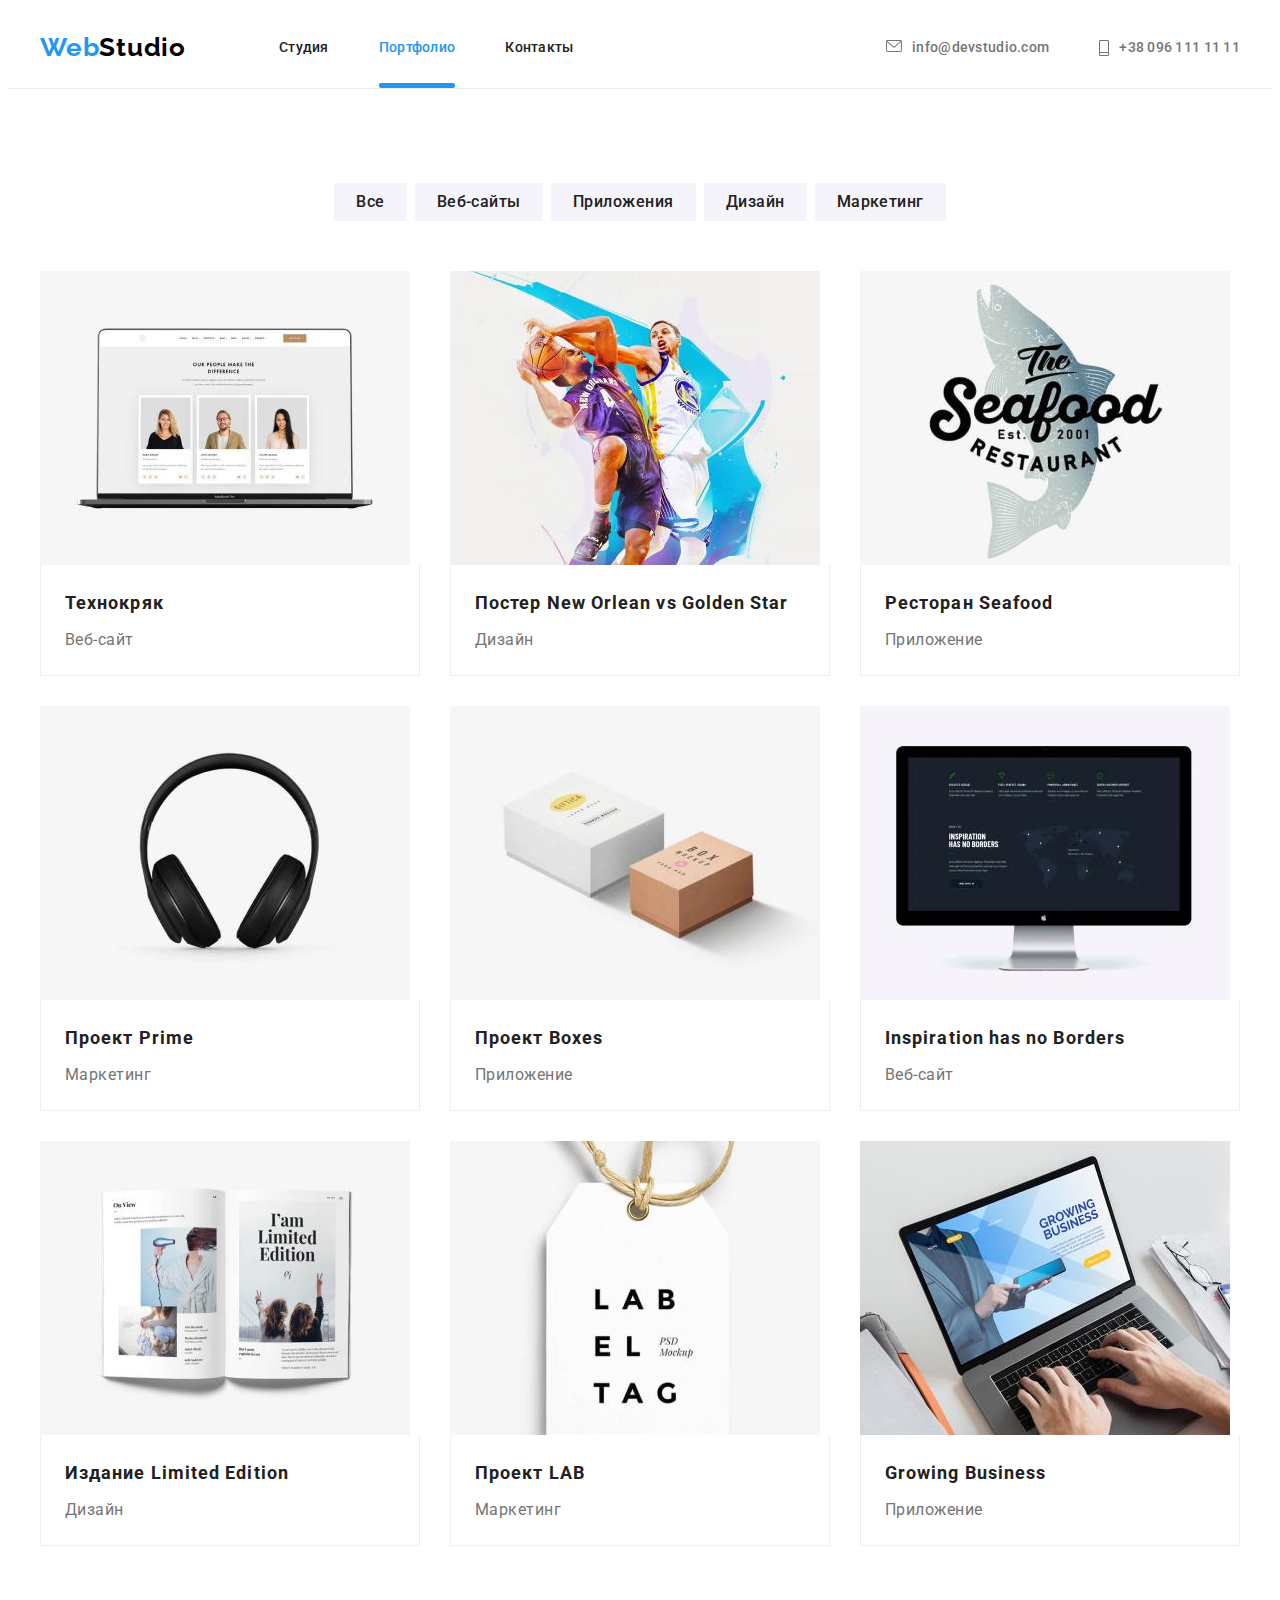
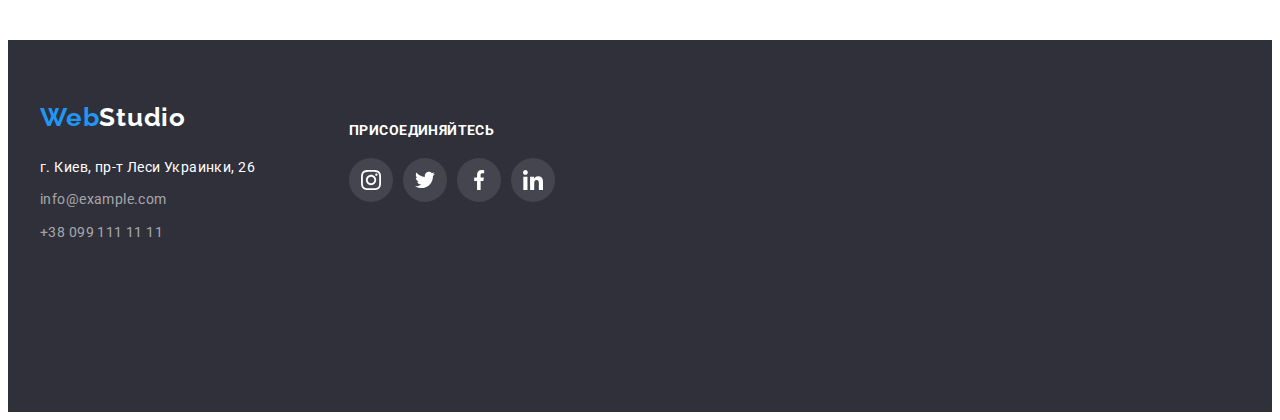
==== portfolio.html @ 465dc486 "Create portfolio.html" ====
<!DOCTYPE html>
<html lang="ru">
<head>
    <meta charset="UTF-8">
    <meta http-equiv="X-UA-Compatible" content="IE=edge">
    <meta name="viewport" content="width=device-width, initial-scale=1.0">
    <title>Document</title>
    <link rel="preconnect" href="https://fonts.googleapis.com">
    <link rel="preconnect" href="https://fonts.gstatic.com" crossorigin>
    <link href="https://fonts.googleapis.com/css2?family=Raleway:wght@700&family=Roboto:wght@400;500;700;900&display=swap"
        rel="stylesheet">
    <link rel="stylesheet" href="https://cdnjs.cloudflare.com/ajax/libs/modern-normalize/1.1.0/modern-normalize.min.css"
        integrity="sha512-wpPYUAdjBVSE4KJnH1VR1HeZfpl1ub8YT/NKx4PuQ5NmX2tKuGu6U/JRp5y+Y8XG2tV+wKQpNHVUX03MfMFn9Q=="
        crossorigin="anonymous" referrerpolicy="no-referrer" />
    <link rel="stylesheet" href="./css/reset.css">    
    <link rel="stylesheet" href="./css/styles.css" />
    </head>
        <body>
        <!--Верхня лінія-->
        <header>
            <div class="container header-conteiner">
            <a href="" class="logo">Web<span class="head">Studio</span></a>
    
            <nav>
                <ul class="menu-nav">
                    <li class="list"><a href="./index.html" class="site-nav">Студия</a></li>
                    <li class="list"><a href="./portfolio.html" class="site-nav current">Портфолио</a></li>
                    <li class="list"><a href="" class="site-nav">Контакты</a></li>
                </ul>
    
            </nav>
    
    
            <ul class="auth-header">
                <li class="list">
                    <a href="" class="link-mail">
                        <svg class="header-mail-icon" width="16" height="12">
                            <use href="./images/icon.svg#icon-envelope">
                            </use>
                        </svg> info@devstudio.com
                    </a>
                </li>
                <li class="list">
                    <a href="" class="link-tel">
                        <svg class="header-tel-icon" width="10" height="16">
                            <use href="./images/icon.svg#icon-Vector">
                            </use>
                        </svg>+38 096 111 11 11
                    </a>
                </li>
            </ul>
            </div>
        </header>
<main>
    <!--Портфоліо-->
    <section class="section">
        <div class="container">
        <ul class="filter-conteiner">
            <li class="filter-list"><button class="list filter-btn" type="button">Все</button></li>
            <li class="filter-list"><button class="list filter-btn" type="button">Веб-сайты</button></li>
            <li class="filter-list"><button class="list filter-btn" type="button">Приложения</button></li>
            <li class="filter-list"><button class="list filter-btn" type="button">Дизайн</button></li>
            <li class="filter-list"><button class="list filter-btn" type="button">Маркетинг</button></li>
        </ul>
        <h1 hidden>Проэкты</h1>
        <ul class="project">
            <li class="item">
                <a href="" class="link project-link">
                    <div class="item-wrap">
                        <img class="item-img" src="./images/img5.jpg" alt="Монитор" width="370" height="294">
                        <p class="project-content">Технокряк это современная площадка распространения коронавируса. Компании используют эту
                        платформу для цифрового шпионажа и атак на защищённые сервера конкурентов.
                        </p>
                    </div>
                    <div class="project-card">
                        <h2 class="project-title">Технокряк</h2>
                        <h3 class="site-title">Веб-сайт</h3>
                    </div>
                </a>
            </li>
            <li class="item">
                <a href="" class="link project-link">
                    <div class="item-wrap">
                        <img class="item-img" src="./images/img6.jpg" alt="Спортсмены" width="370" height="294">
                        <p class="project-content">Технокряк это современная площадка распространения коронавируса. Компании используют эту
                            платформу для цифрового шпионажа и атак на защищённые сервера конкурентов.
                        </p>
                    </div>
                    <div class="project-card">
                        <h2 class="project-title">Постер New Orlean vs Golden Star</h2>
                        <h3 class="site-title">Дизайн</h3>
                    </div>
                </a>
            </li>
            <li class="item">
                <a href="" class="link project-link">
                    <div class="item-wrap">
                        <img class="item-img" src="./images/img7.jpg" alt="Рыба" width="370" height="294">
                        <p class="project-content">Технокряк это современная площадка распространения коронавируса. Компании используют эту
                            платформу для цифрового шпионажа и атак на защищённые сервера конкурентов.
                        </p>
                    </div>
                    <div class="project-card">
                        <h2 class="project-title">Ресторан Seafood</h2>
                        <h3 class="site-title">Приложение</h3>
                    </div>
                </a>
            </li>
            <li class="item">
                <a href="" class="link project-link">
                    <div class="item-wrap">
                        <img class="item-img" src="./images/img8.jpg" alt="Наушники" width="370" height="294">
                        <p class="project-content">Технокряк это современная площадка распространения коронавируса. Компании используют эту
                            платформу для цифрового шпионажа и атак на защищённые сервера конкурентов.
                        </p>
                    </div>
                    <div class="project-card">
                        <h2 class="project-title">Проект Prime</h2>
                        <h3 class="site-title">Маркетинг</h3>
                    </div>
                </a>
            </li>
            <li class="item">
                <a href="" class="link project-link">
                    <div class="item-wrap">
                        <img class="item-img" src="./images/img9.jpg" alt="Две коробки" width="370" height="294">
                        <p class="project-content">Технокряк это современная площадка распространения коронавируса. Компании используют эту платформу для цифрового шпионажа и атак на защищённые сервера конкурентов.
                        </p>
                    </div>
                    <div class="project-card">
                        <h2 class="project-title">Проект Boxes</h2>
                        <h3 class="site-title">Приложение</h3>
                    </div>
                </a>
            </li>
            <li class="item">
                <a href="" class="link project-link">
                    <div class="item-wrap">
                        <img class="item-img" src="./images/img10.jpg" alt="Монитор" width="370" height="294">
                        <p class="project-content">Технокряк это современная площадка распространения коронавируса. Компании используют эту
                            платформу для цифрового шпионажа и атак на защищённые сервера конкурентов.
                        </p>
                    </div>
                    <div class="project-card">
                        <h2 class="project-title">Inspiration has no Borders</h2>
                        <h3 class="site-title">Веб-сайт</h3>
                    </div>
                </a>
            </li>
            <li class="item">
                <a href="" class="link project-link">
                    <div class="item-wrap">
                        <img class="item-img" src="./images/img11.jpg" alt="Журнал" width="370" height="294">
                        <p class="project-content">Технокряк это современная площадка распространения коронавируса. Компании используют эту
                            платформу для цифрового шпионажа и атак на защищённые сервера конкурентов.
                        </p>
                    </div>
                    <div class="project-card">
                        <h2 class="project-title">Издание Limited Edition</h2>
                        <h3 class="site-title">Дизайн</h3>
                    </div>
                </a>
            </li>
            <li class="item">
                <a href="" class="link project-link">
                    <div class="item-wrap">
                        <img src="./images/img12.jpg" alt="Бирка" width="370" height="294">
                        <p class="project-content">Технокряк это современная площадка распространения коронавируса. Компании используют эту
                            платформу для цифрового шпионажа и атак на защищённые сервера конкурентов.
                        </p>
                    </div>
                    
                    <div class="project-card">
                        <h2 class="project-title">Проект LAB</h2>
                        <h3 class="site-title">Маркетинг</h3>
                    </div>
                </a>
            </li>
            <li class="item">
                <a href="" class="link project-link">
                    <div class="item-wrap">
                        <img class="item-img" src="./images/img13.jpg" alt="Ноутбук" width="370" height="294">
                        <p class="project-content">Технокряк это современная площадка распространения коронавируса. Компании используют эту
                            платформу для цифрового шпионажа и атак на защищённые сервера конкурентов.
                        </p>
                    </div>
                    <div class="project-card">
                        <h2 class="project-title">Growing Business</h2>
                        <h3 class="site-title">Приложение</h3>
                    </div>
                </a>
            </li>

        </ul>
        </div>
   </section>

</main>
<!--Підвал-->
<footer>
    <div class="container footer-conteiner">
        <div class="address-logo">
            <a href="" class="logo foot-logo">Web<span class="foot">Studio</span></a>
            <address>
                <div class="footer-address">
                    <ul>
                        <li class="list foot-list">
                            <a href="" class="foot-link">г. Киев, пр-т Леси Украинки, 26</a>
                        </li>
                        <li class="list foot-list">
                            <a href="mailto:info@example.com" class="foot-mail">info@example.com</a>
                        </li>
                        <li class="list foot-list">
                            <a href="tel:+380991111111" class="foot-tel">+38 099 111 11 11</a>
                        </li>
                    </ul>
                </div>
            </address>
        </div>

        <div class="social-slogan">
            <p class="slogan">присоединяйтесь</p>
            <ul class="team-social-list list">
                <li class="team-social-item">
                    <a href="" class="slogan-social-link">
                        <svg class="slogan-social-icon" width="20" height="20">
                            <use href='./images/icon.svg#icon-instagram'></use>
                        </svg>
                    </a>
                </li>
                <li class="team-social-item">
                    <a href="" class="slogan-social-link">
                        <svg class="slogan-social-icon" width="20" height="20">
                            <use href='./images/icon.svg#icon-twitter'></use>
                        </svg>
                    </a>
                </li>
                <li class="team-social-item">
                    <a href="" class="slogan-social-link">
                        <svg class="slogan-social-icon" width="20" height="20">
                            <use href='./images/icon.svg#icon-facebook'></use>
                        </svg>
                    </a>
                </li>
                <li class="team-social-item">
                    <a href="" class="slogan-social-link">
                        <svg class="slogan-social-icon" width="20" height="20">
                            <use href='./images/icon.svg#icon-linkedin'></use>
                        </svg>
                    </a>
                </li>
            </ul>
        </div>
    </div>
</footer>
</body>
</html>
---- css/styles.css ----
:root {
	--accent-color: #2196f3;
	--second-logo-color: #000000;
	--main-color: #ffffff;
	--second-color: #212121;
	--link-color: #ffffff96;
	--text-color: #757575;
	--second-bg-color: #f5f4fa;
	--main-bg-color: #e5e5e5;
	--foot-bg-color: #2f303a;
	--btn-hover-color: #188ce8;
	--stroke-color: #eeeeee;
	--line-color: #ececec;
	--icon-color: #afb1b8;
	--timing-function: cubic-bezier(0.4, 0, 0.2, 1);
}

body {
	font-family: Roboto, sans-serif;
	background-color: var(--main-color);
	color: var(--text-color);
}
ul {
	list-style: none;
	padding: 0;
}
ul,
li,
nav,
span {
	display: inline-block;
}

img {
	display: block;
	max-width: 100%;
	height: auto;
}
/*-------Верхня лінія--------*/
/*-------1600*80--------*/
.logo {
	font-family: Raleway;
	font-style: normal;
	font-weight: 700;
	font-size: 26px;
	line-height: 1.38;
	letter-spacing: 0.03em;
	text-decoration: inherit;
	margin-right: 93px;
	color: var(--accent-color);
}
span.head {
	color: var(--second-logo-color);
}
.site-nav {
	outline: none;

	position: relative;

	display: block;
	padding-top: 32px;
	padding-bottom: 32px;

	transition-property: color;
	transition-duration: 250ms;
	transition-timing-function: var(--timing-function);

	font-weight: 500;
	font-size: 14px;
	line-height: 1.14;
	letter-spacing: 0.02em;
	color: var(--second-color);
	text-decoration: inherit;
	
}

.site-nav::after {
	position: absolute;
	left: 0px;
	bottom: 0px;

	content: "";
	display: block;
	width: 100%;
	height: 5px;
	border-radius: 2px;
	
	background: var(--accent-color);
	opacity: 0;
	transition: opacity 250ms var(--timing-function); 
}
.site-nav:hover,
.site-nav:focus {
	color: var(--accent-color);
}

.site-nav.current::after {
	opacity: 1;
	}

.menu-nav .site-nav.current {
	color: var(--accent-color);
}
.menu-nav {
	display: flex;
}
.menu-nav .list:not(:last-child) {
	margin-right: 50px;
}
.menu-nav .list {
	display: block;
}
.header-conteiner {
	align-items: center;
}

.auth-header,
.header-conteiner {
	display: flex;
}
.auth-header {
	margin-left: auto;
}

.auth-header .list + .list {
	margin-left: 50px;
}

.link-mail {
	display: flex;

	transition-property: color;
	transition-duration: 250ms;
	transition-timing-function: var(--timing-function);

	font-weight: 500;
	font-size: 14px;
	line-height: 1.14;
	letter-spacing: 0.02em;
	text-decoration: inherit;
	color: var(--text-color);
	outline: none;
}
.link-mail:hover,
.link-mail:focus {
	color: var(--accent-color);
}
.header-mail-icon {
	transition-property: fill;
	transition-duration: 250ms;
	transition-timing-function: var(--timing-function);

	fill: var(--text-color);
	align-content: center;
	margin-right: 10px;
}
.link-mail:hover .header-mail-icon,
.link-mail:focus .header-mail-icon {
	fill: var(--accent-color);
}

.link-tel {
	display: flex;

	transition-property: color;
	transition-duration: 250ms;
	transition-timing-function: var(--timing-function);

	font-weight: 500;
	font-size: 14px;
	line-height: 1.14;
	letter-spacing: 0.02em;
	text-decoration: inherit;
	color: var(--text-color);
	outline: none;
}
.link-tel:hover,
.link-tel:focus {
	color: var(--accent-color);
}
.header-tel-icon {
	transition-property: fill;
	transition-duration: 250ms;
	transition-timing-function: var(--timing-function);

	fill: var(--text-color);
	align-content: center;
	margin-right: 10px;
}
.link-tel:hover .header-tel-icon,
.link-tel:focus .header-tel-icon {
	fill: var(--accent-color);
}
/*------- Шапка--------- */

.section {
	padding-top: 94px;
	padding-bottom: 94px;
}
header {
	min-height: 80px;
	border-bottom: 1px solid var(--line-color);
}
.container {
	width: 1200px;
	padding-left: 15px;
	padding-right: 15px;
	margin: 0 auto;
}

.hero {
	min-height: 600px;
	max-width: 1600px;
	margin-left: auto;
	margin-right: auto;
	padding-top: 200px;
	padding-bottom: 200px;
	background-color: var(--second-color);
	background-image: linear-gradient(to right, rgba(47, 48, 58, 0.4), rgba(47, 48, 58, 0.4)), url(../images/Img14.jpg);
	background-repeat: no-repeat;
	background-size: cover;
	background-position: center;
}

.hero-title {
	width: 696px;
	height: 120px;
	font-weight: 900;
	font-size: 44px;
	line-height: 1.36;
	text-align: center;
	letter-spacing: 0.06em;
	text-transform: uppercase;
	margin-left: auto;
	margin-right: auto;
	margin-bottom: 30px;
	color: var(--main-color);
}

.hero-btn {
	display: block;
	align-items: center;
	text-align: center;
	margin-left: auto;
	margin-right: auto;
	width: 200px;
	height: 50px;
	border-radius: 4px;
	border-style: none;
	outline: none;

	transition-property: background-color;
	border-radius;
	transition-duration: 250ms;
	transition-timing-function: var(--timing-function);

	font-family: inherit;
	font-style: normal;
	font-weight: 700;
	font-size: 16px;
	line-height: 1.87;
	letter-spacing: 0.06em;
	color: var(--main-color);
	background-color: var(--accent-color);
}
.hero-btn:hover,
.hero-btn:focus {
	background-color: var(--btn-hover-color);
	border-radius: 0;
}

/*--------Особливості--------*/

.features {
	padding-bottom: 0;
}
.features-section {
	display: flex;
}

.features-section .list:not(:last-child) {
	margin-right: 30px;
}
.features-conteiner {
	display: flex;
	width: 270px;
	height: 120px;
	background-color: var(--second-bg-color);
	border-radius: 4px;
	margin-bottom: 30px;
	align-items: center;
	justify-content: center;
}

.features-title {
	margin-bottom: 10px;
	font-weight: 700;
	font-size: 14px;
	line-height: 1.14;
	letter-spacing: 0.03em;
	text-transform: uppercase;
	color: var(--second-color);
}
.features-text {
	width: 270px;
	min-height: 75px;
	font-size: 14px;
	line-height: 1.71;
	letter-spacing: 0.03em;
	color: var(--text-color);
}
/*-------Чим ми займаємось-------*/

.about {
	display: flex;
}
.about-title,
.team-title,
.client-title {
	margin-bottom: 50px;
	font-weight: 700;
	font-size: 36px;
	line-height: 1.17;
	text-align: center;
	letter-spacing: 0.03em;
	color: var(--second-color);
}
.about-list {
	position: relative;
}
.about .list:not(:last-child) {
	margin-right: 30px;
}

.about-label {
	position: absolute;
	left: 0;
	bottom: 0;
	width: 100%;
	height: 70px;
	padding-top: 27px;
	padding-bottom: 27px;
	background-color: rgba(47, 48, 58, 0.8);
	font-weight: 700;
    font-size: 14px;
    line-height: 1,14;
    text-align: center;
    letter-spacing: 0.03em;
    text-transform: uppercase;

    color: var(--main-color);
}
/*--------Наша команда--------*/

.team {
	background-color: var(--second-bg-color);
	min-height: 648px;
}

.team-section {
	display: flex;
}
.team-section .list:not(:last-child) {
	margin-right: 30px;
}

.team-section > .list {
	box-shadow: 0px 1px 3px rgba(0, 0, 0, 0.12), 0px 1px 1px rgba(0, 0, 0, 0.14), 0px 2px 1px rgba(0, 0, 0, 0.2);
	border-radius: 0px 0px 4px 4px;
}
.team-card {
	padding-top: 30px;
	padding-bottom: 30px;
	background-color: var(--main-color);
}
.team-name {
	margin-bottom: 10px;
	font-weight: 500;
	font-size: 16px;
	line-height: 1.19;
	text-align: center;
	letter-spacing: 0.03em;
	color: var(--second-color);
}
.team-position {
	margin-bottom: 16px;
	font-size: 16px;
	line-height: 1.19;
	text-align: center;
	letter-spacing: 0.03em;
	color: var(--text-color);
}
.team-social-list {
	display: flex;
	justify-content: center;
}
.team-social-item {
	width: 44px;
	height: 44px;
}
.team-social-list .team-social-item:nth-child(n + 2) {
	margin-left: 10px;
}
.team-social-link {
	width: 100%;
	height: 100%;
	display: block;

	transition-property: background-color;
	transition-duration: 250ms;
	transition-timing-function: var(--timing-function);

	background-color: var(--main-color);
	border-radius: 50%;
	display: flex;
	align-items: center;
	justify-content: center;
	outline: none;
}
.team-social-link:hover,
.team-social-link:focus {
	background-color: var(--accent-color);
}
.team-social-icon {
	transition-property: fill;
	transition-duration: 250ms;
	transition-timing-function: var(--timing-function);

	fill: var(--icon-color);
}
.team-social-link:hover .team-social-icon,
.team-social-link:focus .team-social-icon {
	fill: var(--main-color);
}
/*----Постійні клієнти----*/
.client-section {
	display: flex;
	justify-content: space-between;
}
.client-logo-link {
	display: flex;
	justify-content: center;
	width: 170px;
	height: 92px;
	border: 1px solid var(--icon-color);
	box-sizing: border-box;
	border-radius: 4px;
	align-items: center;
	outline: none;
	transition-property: border;
	transition-duration: 250ms;
	transition-timing-function: var(--timing-function);
}
.client-logo-link:hover,
.client-logo-link:focus {
	border: 1px solid var(--accent-color);
}
.client-logo-link:hover .client-logo-icon,
.client-logo-link:focus .client-logo-icon {
	fill: var(--accent-color);
}
.client-logo-icon {
	display: flex;

	transition-property: fill;
	transition-duration: 250ms;
	transition-timing-function: var(--timing-function);

	fill: var(--icon-color);
}
/*--------Підвал---------*/

footer {
	background-color: var(--foot-bg-color);
	min-height: 252px;
	padding-top: 60px;
	padding-bottom: 60px;
}
span.foot {
	color: var(--main-color);
}
.footer-conteiner {
	display: flex;
}
.address-logo {
	margin-right: 70px;
}
.foot-link {
	display: block;
	margin-bottom: 9px;

	transition-property: color;
	transition-duration: 250ms;
	transition-timing-function: var(--timing-function);

	font-style: normal;
	font-weight: normal;
	font-size: 14px;
	line-height: 1.71;
	letter-spacing: 0.03em;
	text-decoration: inherit;
	color: var(--main-color);
	outline: none;
}
.foot-mail {
	display: block;
	margin-bottom: 9px;

	transition-property: color;
	transition-duration: 250ms;
	transition-timing-function: var(--timing-function);

	font-style: normal;
	font-weight: normal;
	font-size: 14px;
	line-height: 1.71;
	letter-spacing: 0.03em;
	text-decoration: inherit;
	color: var(--link-color);
	outline: none;
}
.foot-tel {
	display: block;

	transition-property: color;
	transition-duration: 250ms;
	transition-timing-function: var(--timing-function);

	font-style: normal;
	font-weight: normal;
	font-size: 14px;
	line-height: 1.71;
	letter-spacing: 0.03em;
	text-decoration: inherit;
	color: var(--link-color);
	outline: none;
}
.foot-link:hover,
.foot-link:focus,
.foot-mail:hover,
.foot-tel:hover,
.foot-mail:focus,
.foot-tel:focus {
	color: var(--accent-color);
}

.footer-address {
	display: flex;
	flex-wrap: wrap;
	width: 231px;
	margin-top: 20px;
}
.social-slogan {
	margin-top: 22px;
}
.slogan {
	width: 145px;
	height: 16px;
	font-weight: bold;
	font-size: 14px;
	line-height: 16px;
	letter-spacing: 0.03em;
	text-transform: uppercase;
	margin-bottom: 20px;
	color: var(--main-color);
}
.slogan-social-link {
	width: 100%;
	height: 100%;
	display: block;
	border-radius: 50%;
	display: flex;
	align-items: center;
	justify-content: center;

	transition-property: background-color;
	transition-duration: 250ms;
	transition-timing-function: var(--timing-function);

	background: rgba(255, 255, 255, 0.1);
	outline: none;
}
.slogan-social-link:hover,
.slogan-social-link:focus {
	background-color: var(--accent-color);
}
.slogan-social-icon {
	fill: var(--main-color);
}
/*------------Портфоліо------------*/

.filter-conteiner {
	display: flex;
	justify-content: center;
	margin-left: auto;
	margin-right: auto;
	margin-bottom: 50px;
}

.filter-list:not(:last-child) {
	margin-right: 8px;
}
.filter-btn {
	border-style: none;
	padding: 6px 22px;

	transition-property: background; color; box-shadow; border-radius;
	transition-duration: 250ms;
	transition-timing-function: var(--timing-function);

	font-family: inherit;
	font-style: normal;
	font-weight: 500;
	font-size: 16px;
	line-height: 1.62;
	text-align: center;
	letter-spacing: 0.03em;
	background: var(--second-bg-color);
	color: var(--second-color);
	outline: none;
}

.filter-btn:hover,
.filter-btn:focus {
	background: var(--accent-color);
	color: var(--main-color);
	box-shadow: 0px 3px 1px rgba(0, 0, 0, 0.1), 0px 1px 2px rgba(0, 0, 0, 0.08), 0px 2px 2px rgba(0, 0, 0, 0.12);
	border-radius: 4px;
}
.link {
	text-decoration: none;
}

.project {
	display: flex;
	flex-wrap: wrap;
	margin-right: -30px;
}

.project > .item {
	margin-right: 30px;
	flex-basis: calc(100% / 3 - 30px);
	}

.project .item:not(:nth-last-child(-n + 3)) {
	margin-bottom: 30px;
}
.item:nth-child(3n) {
	margin-right: 0;
}
.project-link {
	display: block;
	outline: none;

	transition-property: box-shadow;
	transition-duration: 250ms;
	transition-timing-function: var(--timing-function);
}
.project-link:hover,
.project-link:focus {
	box-shadow: 0px 1px 1px rgba(0, 0, 0, 0.12), 0px 4px 4px rgba(0, 0, 0, 0.06), 1px 4px 6px rgba(0, 0, 0, 0.16);
}
.project-title {
	margin-bottom: 4px;
	font-weight: bold;
	font-size: 18px;
	line-height: 2;
	letter-spacing: 0.06em;
	color: var(--second-color);
}
.site-title {
	font-style: normal;
	font-weight: normal;
	font-size: 16px;
	line-height: 1.87;
	letter-spacing: 0.03em;
	text-decoration: inherit;
	color: var(--text-color);
}
.project-card {
	background: var(--main-color);
	border: 1px solid var(--stroke-color);
	box-sizing: border-box;
	border-top: none;
	padding-top: 20px;
	padding-bottom: 20px;
	padding-left: 24px;
}
.item-wrap {
	position: relative;
	overflow: hidden;
	
}

.item:hover .project-content {
	transform: translateY(0);
}
.project-content {
	position: absolute;
	top: 0;
	left: 0;
	height: 100%;
	padding-top: 63px;
	padding-right: 24px;
	padding-bottom: 63px;
	padding-left: 24px;
	background-color: rgba(33, 150, 243, 0.9);
	font-weight: normal;
    font-size: 18px;
    line-height: 1,56;
    letter-spacing: 0.03em;

    color: var(--main-color);
	transform: translateY(100%);
	transition: transform 250ms var(--timing-function);

}

/*------Бекдроп-------*/
.backdrop {
	position: fixed;
	top: 0;
	width: 100vw;
	height: 100vh;
	background-color: rgba(0, 0, 0, 0.1);
	transition: opacity 1000ms, visibility 1000ms;

}
.backdrop.is-hidden {
	visibility: hidden;
	opacity: 0;
	pointer-events: none;
}
.modal {
	position: absolute;
	top: 50%;
	left: 50%;
	transform: translate(-50%, -50%) scale(1);
	width: 528px;
	min-height: 581px;
	background-color: var(--main-color);
	border-radius: 4px;
	box-shadow: 0px 1px 3px rgba(0, 0, 0, 0.12), 0px 1px 1px rgba(0, 0, 0, 0.14), 0px 2px 1px rgba(0, 0, 0, 0.2);
	opacity: 1;
	transition: transform 250ms var(--timing-function), scale 250ms var(--timing-function), opasity 250ms var(--timing-function);
	
}

.backdrop.is-hidden .modal {
	transform: translate(-50%, 100%) scale(0.1);
	transition: transform 250ms var(--timing-function), scale 250ms var(--timing-function), opasity 250ms var(--timing-function);
	opacity: 0;
}
.data-modal-close {
	display: flex;
	align-items: center;
	justify-content: center;
	position: absolute;
	top: 8px;
	right: 8px;
	width: 30px;
	height: 30px;
	border: 1px solid rgba(0, 0, 0, 0.1);
	border-radius: 50%;
	background-color: transparent;
}
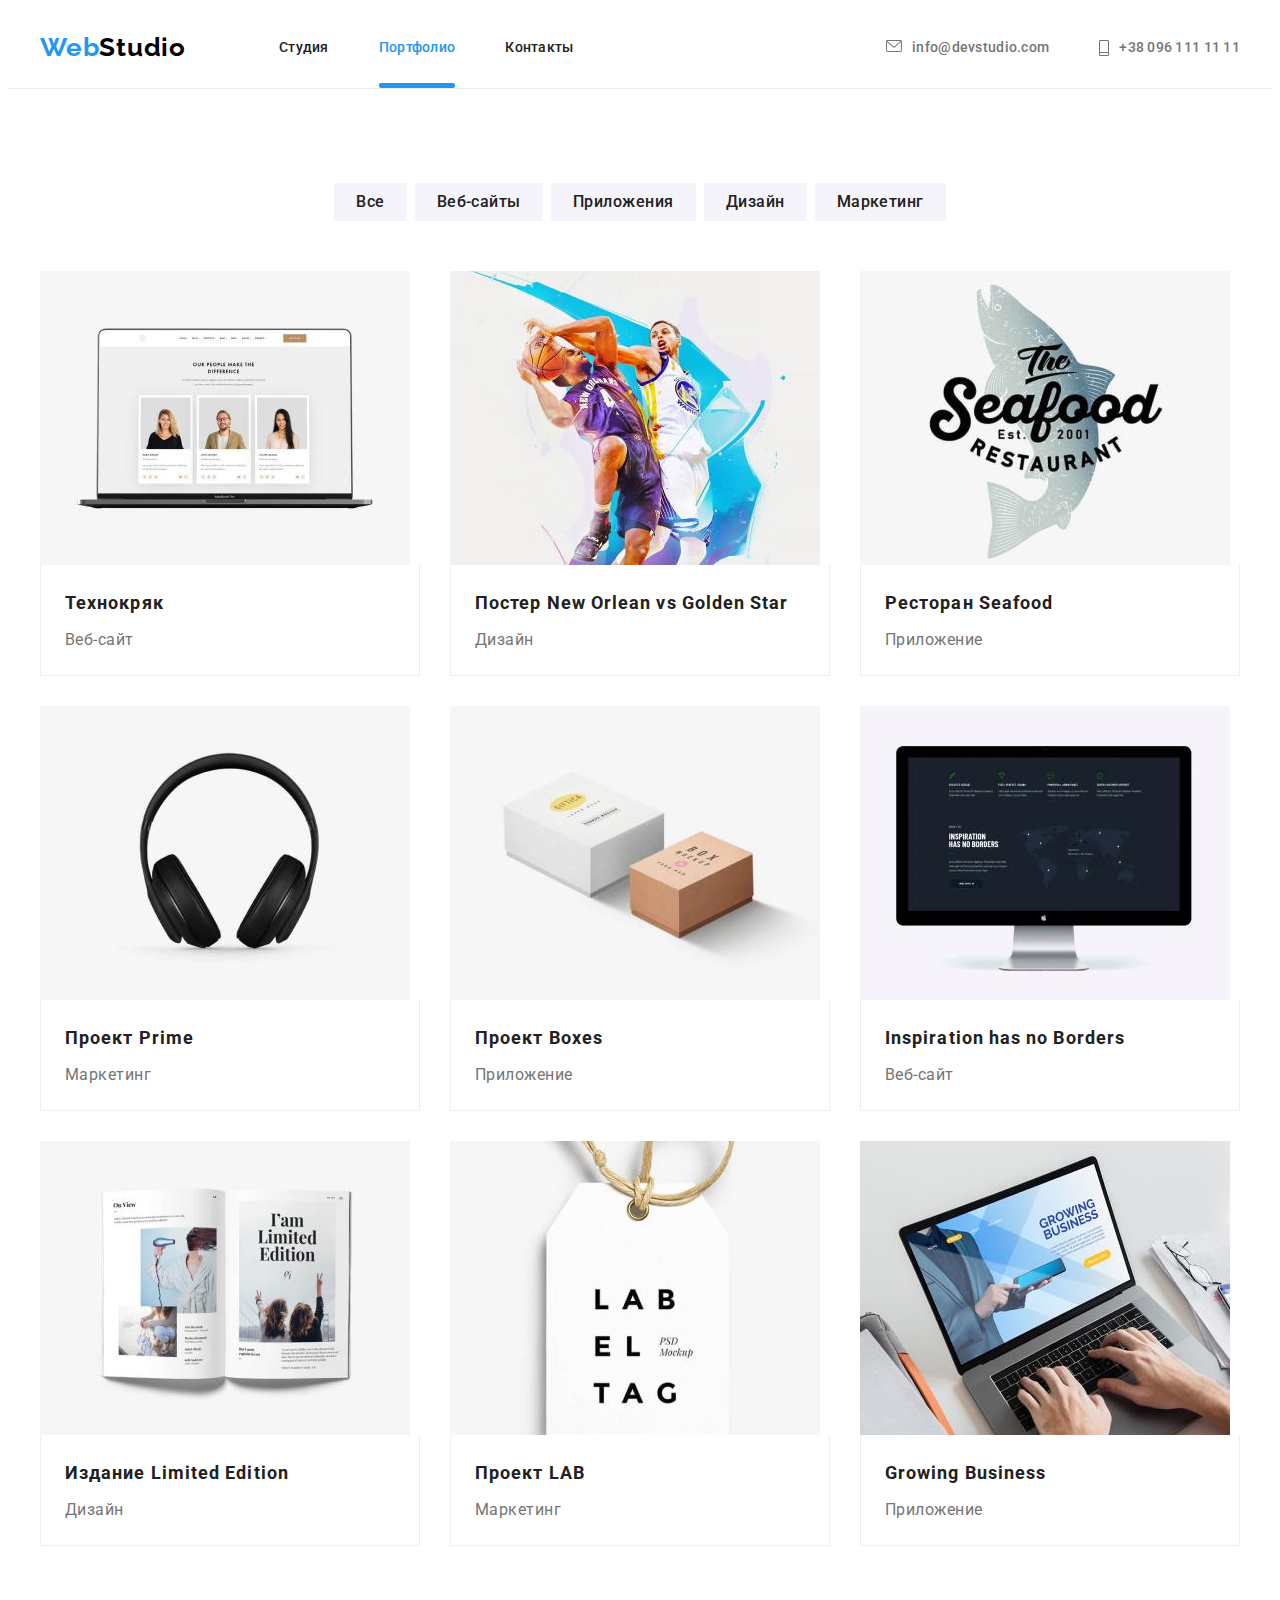
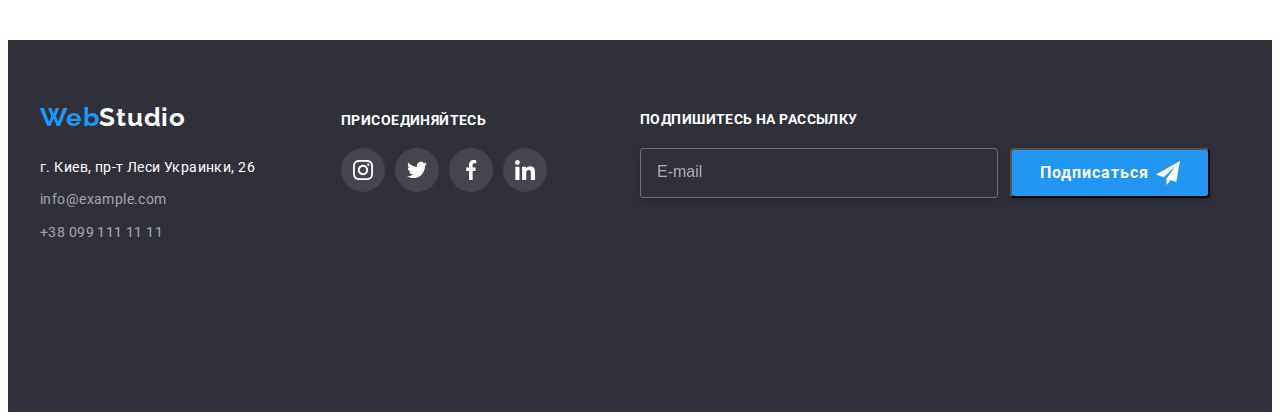
==== commit d4bb6f12: "Update portfolio.html" ====
--- a/portfolio.html
+++ b/portfolio.html
@@ -251,6 +251,17 @@
                 </li>
             </ul>
         </div>
+        <div class="email-fild">
+            <p class="email-slogan">Подпишитесь на рассылку</p>
+            <div class="email-input-slogan">
+                <input type="email" name="email" class="email-input" placeholder="E-mail">
+                <button type="submit" class="email-input-btn">Подписаться
+                    <svg class="btn-send" width="24" height="24">
+                        <use href="./images/icon.svg#icon-send"></use>
+                    </svg>
+                </button>
+            </div>
+        </div>
     </div>
 </footer>
 </body>
--- a/css/styles.css
+++ b/css/styles.css
@@ -483,7 +483,7 @@
 	display: flex;
 }
 .address-logo {
-	margin-right: 70px;
+	
 }
 .foot-link {
 	display: block;
@@ -549,9 +549,10 @@
 	flex-wrap: wrap;
 	width: 231px;
 	margin-top: 20px;
+	margin-right: 70px;
 }
 .social-slogan {
-	margin-top: 22px;
+	margin-top: 12px;
 }
 .slogan {
 	width: 145px;
@@ -586,6 +587,66 @@
 }
 .slogan-social-icon {
 	fill: var(--main-color);
+}
+.email-fild {
+	
+	width: 570px;
+	height: 86px;
+    margin-top: 12px;
+	margin-left: 93px;
+}
+.email-slogan {
+    margin-bottom: 20px;
+    font-weight: 700;
+    font-size: 14px;
+    line-height: 1.14;
+    letter-spacing: 0.03em;
+    text-transform: uppercase;
+
+    color: var(--main-color);
+}
+.email-input-slogan {
+    display: flex;
+    justify-content: space-between;
+
+}
+.email-input {
+	width: 358px;
+	height: 50px;
+	padding: 15px 16px;
+	background-color: var(--foot-bg-color);
+	border: 1px solid rgba(255, 255, 255, 0.3);
+    box-sizing: border-box;
+    filter: drop-shadow(0px 4px 4px rgba(0, 0, 0, 0.15));
+    border-radius: 4px;
+}
+.email-input::placeholder {
+	width: 47px;
+	height: 20px;
+	font-weight: normal;
+    font-size: 16px;
+    line-height: 1.25;
+
+    color: rgba(255, 255, 255, 0.6);
+}
+.email-input-btn {
+	display: flex;
+	align-items: center;
+	justify-content: space-between;
+	width: 200px;
+	height: 50px;
+	padding: 10px 28px;
+	background: var(--accent-color);
+    box-shadow: 0px 4px 4px rgba(0, 0, 0, 0.15);
+    border-radius: 4px;
+	
+    font-weight: 700;
+    font-size: 16px;
+    line-height: 1.87;
+
+    letter-spacing: 0.06em;
+
+    color: var(--main-color);
 }
 /*------------Портфоліо------------*/
 
@@ -736,6 +797,7 @@
 	top: 50%;
 	left: 50%;
 	transform: translate(-50%, -50%) scale(1);
+	padding: 40px;
 	width: 528px;
 	min-height: 581px;
 	background-color: var(--main-color);
@@ -763,4 +825,187 @@
 	border: 1px solid rgba(0, 0, 0, 0.1);
 	border-radius: 50%;
 	background-color: transparent;
+
+	transition-property: fill;
+	transition-duration: 250ms;
+	transition-timing-function: var(--timing-function);
+}
+.data-modal-close:hover .close-icon,
+.data-modal-close:focus .close-icon{
+	fill: var(--accent-color);
+}
+.modal-title {
+margin-bottom: 12px;
+font-weight: 700;
+font-size: 20px;
+line-height: 1.15;
+text-align: center;
+letter-spacing: 0.03em;
+
+color: var(--second-color) ;
+}
+.modal-field {
+margin-bottom: 10px;
+position: relative;
+}
+.modal-field-last {
+	display: flex;
+	align-items: center;
+	margin-bottom: 30px;
+}
+.modal-form-input {
+	width: 100%;
+	height: 40px;
+	border: 1px solid rgba(33, 33, 33, 0.2);
+	box-sizing: border-box;
+    border-radius: 4px;
+	padding: 11px;
+	padding-left: 32px;
+	color: var(--second-color);
+	outline: none;
+
+	transition-property: border-color;
+	transition-duration: 250ms;
+	transition-timing-function: var(--timing-function);
+}
+
+.modal-form-input:hover,
+.modal-form-input:focus {
+	border-color: var(--accent-color);
+}
+
+.modal-form-input:hover + .input-icon,
+.modal-form-input:focus + .input-icon {
+	fill: var(--accent-color);
+}
+.online-text {
+	width: 100%;
+	height: 120px;
+	border: 1px solid rgba(33, 33, 33, 0.2);
+	box-sizing: border-box;
+    border-radius: 4px;
+    padding: 12px 16px;
+	color: var(--second-color);
+	outline: none;
+	resize: none;
+}
+.online-text:hover,
+.online-text:focus {
+	border-color: var(--accent-color);
+}
+.online-text::placeholder {
+	font-weight: normal;
+    font-size: 12px;
+    line-height: 1.17;
+    letter-spacing: 0.01em;
+
+    color: rgba(117, 117, 117, 0.5);
+}
+.form-input-text {
+	margin-bottom: 4px;
+    font-weight: normal;
+    font-size: 12px;
+    line-height: 1.17;
+    letter-spacing: 0.01em;
+
+    color: var(--text-color);
+}
+.input-icon {
+	position: absolute;
+	top: 50%;
+	left: 12px;
+	display: inline-block;
+
+	transition-property: fill;
+	transition-duration: 250ms;
+	transition-timing-function: var(--timing-function);
+	
+}
+.check-text {
+    display: flex;
+	justify-content: center;
+	vertical-align: middle;
+	font-weight: normal;
+    font-size: 14px;
+    line-height: 1.71;
+    letter-spacing: 0.03em;
+
+    color: var(--text-color);
+}
+.check-text:hover .check-item,
+.check-text:focus .check-item {
+    border: 2px solid var(--accent-color);
+}
+.visually-hidden{
+	position: absolute;
+	width: 1px;
+	height: 1px;
+	margin: -1px;
+	border: 0;
+	padding: 0;
+	clip: rect(0 0 0 0 );
+	overflow: hidden;
+}
+.check-icon {
+	width: 11px;
+	height: 8px;	
+}
+.check-item {
+	width: 16px;
+	height: 15px;
+	margin-right: 7px;
+	border: 2px solid var(--second-color);
+	border-radius: 2px;
+
+	position: relative;
+	top: 4px;
+	display: flex;
+	align-items: center;
+	justify-content: center;
+	
+	transition-property: border;
+	transition-duration: 250ms;
+	transition-timing-function: var(--timing-function);
+}
+	
+.checkbox-consent:checked + .check-text .check-item {
+	background-color: var(--accent-color);
+	border: none;
+	fill: var(--main-color);
+}
+
+.policy {
+	text-decoration: underline;
+	color: var(--accent-color);
+	margin-left: 5px;
+}
+.modal-send-btn {
+	margin-left: auto;
+	margin-right: auto;
+	width: 200px;
+	height: 50px;
+	background-color: var(--accent-color);
+	box-shadow: 0px 4px 4px rgba(0, 0, 0, 0.15);
+    border-radius: 4px;
+	
+    font-weight: 700;
+    font-size: 16px;
+    line-height: 1.87;
+    letter-spacing: 0.06em;
+
+    color: var(--main-color);
+
+	display: flex;
+    align-items: center;
+    justify-content: center;
+
+	transition-property: background-color;
+	transition-duration: 250ms;
+	transition-timing-function: var(--timing-function);
+	
+}
+.modal-send-btn:hover,
+.modal-send-btn:focus {
+	background-color: var(--btn-hover-color);
+	
 }